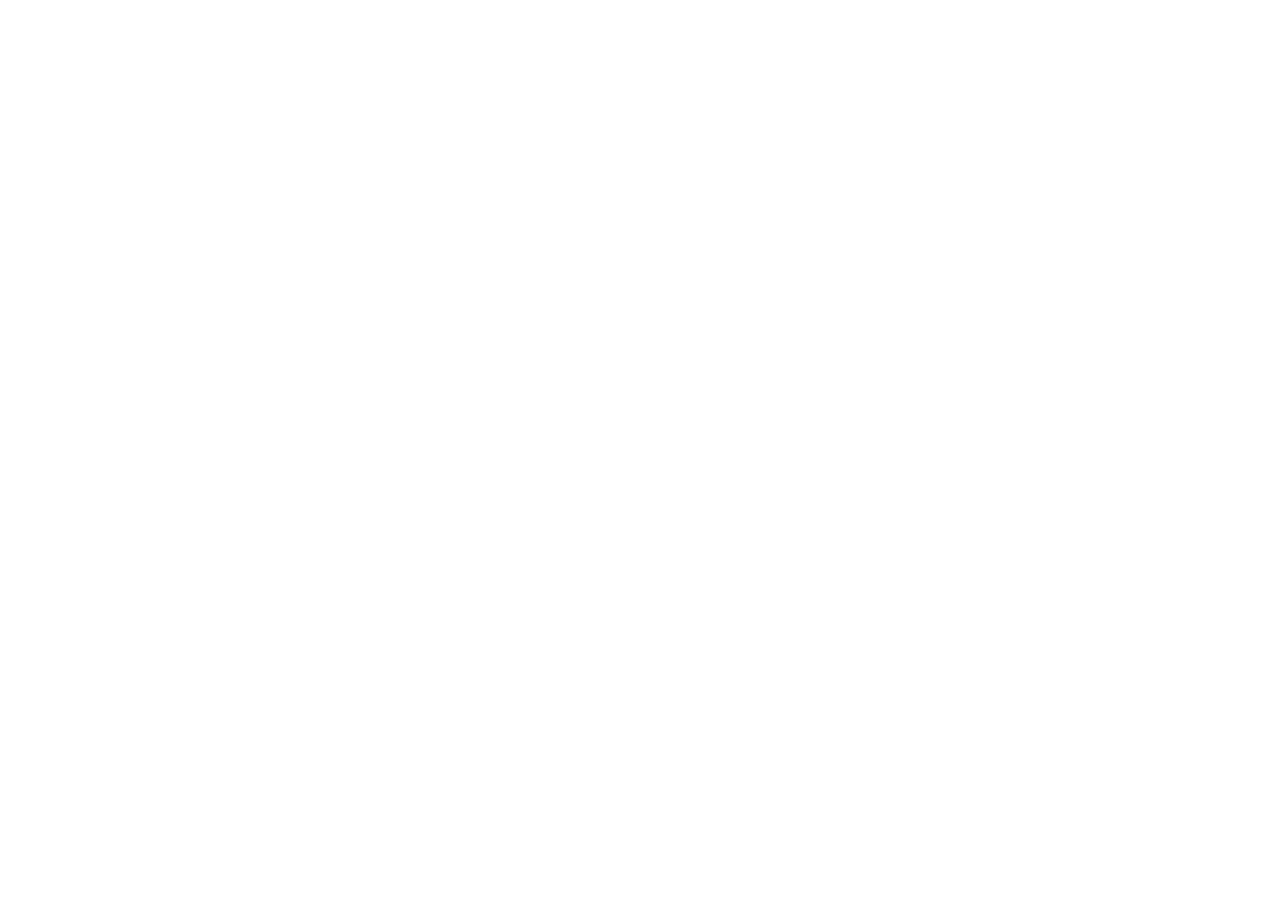
==== portafolio/index.html @ c77f0231 "task 1 , listo, mitad task 2" ====
<!DOCTYPE html>
<html lang="en">

<head>
    <meta charset="UTF-8">
    <meta name="viewport" content="width=device-width, initial-scale=1.0">
    <title>Portafolio</title>
    <link rel="stylesheet" href="styles.css">
</head>

<body>
</body>
</html>
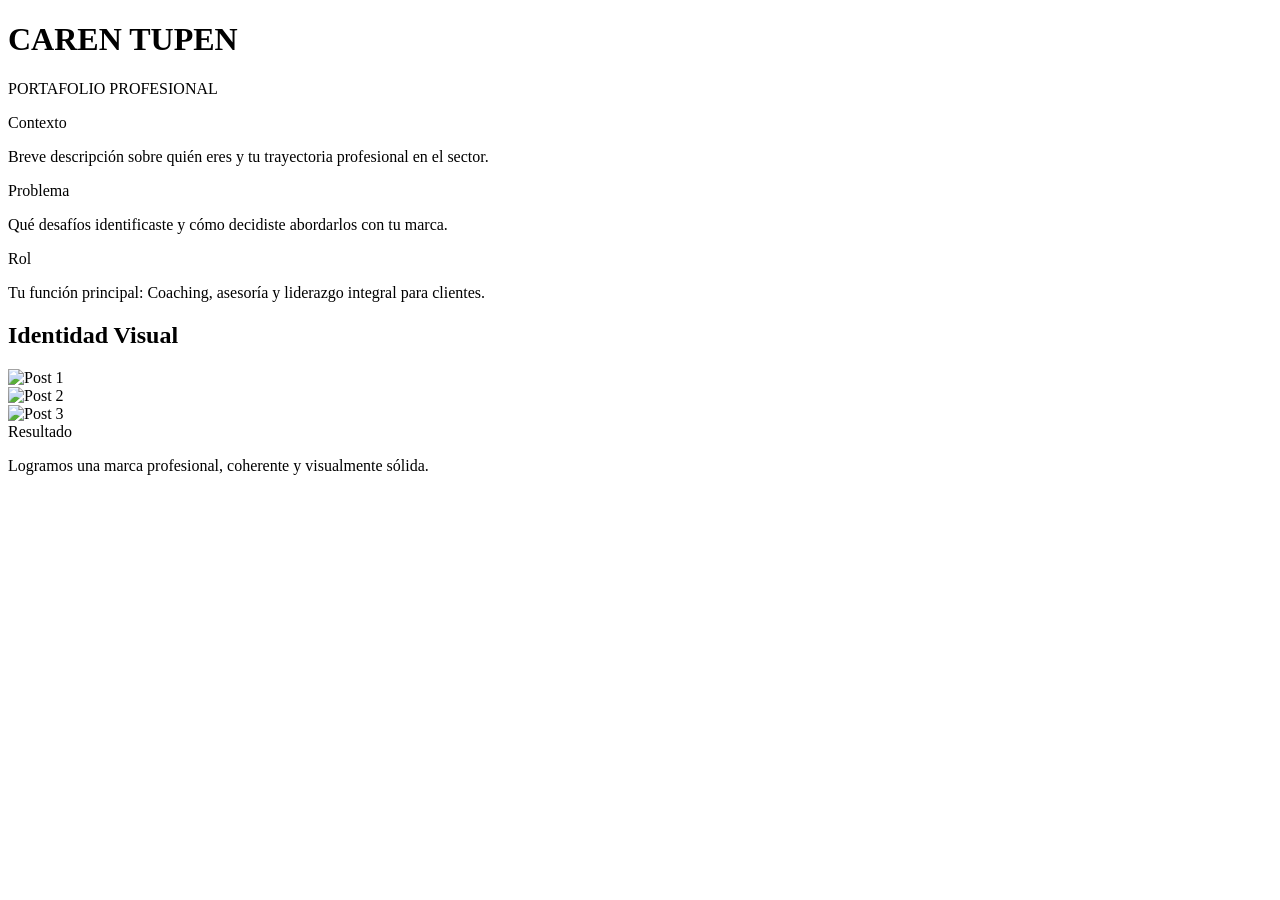
==== commit 13dfd0e8: "task 1 , listo, mitad task 2" ====
--- a/portafolio/index.html
+++ b/portafolio/index.html
@@ -1,13 +1,54 @@
 <!DOCTYPE html>
-<html lang="en">
-
+<html lang="es">
 <head>
     <meta charset="UTF-8">
     <meta name="viewport" content="width=device-width, initial-scale=1.0">
-    <title>Portafolio</title>
-    <link rel="stylesheet" href="styles.css">
+    <title>Mi Portafolio Personal</title>
+    <!-- Aquí conectamos el archivo CSS -->
+    <link rel="stylesheet" href="style.css">
 </head>
+<body>
 
-<body>
+    <!-- Sección Hero (Cabecera) -->
+    <header class="hero">
+        <div class="hero-content">
+            <h1>CAREN TUPEN</h1>
+            <p>PORTAFOLIO PROFESIONAL</p>
+        </div>
+    </header>
+
+    <!-- Sección de Información en Columnas -->
+    <section class="info-blocks">
+        <div class="block">
+            <span class="badge">Contexto</span>
+            <p>Breve descripción sobre quién eres y tu trayectoria profesional en el sector.</p>
+        </div>
+        <div class="block">
+            <span class="badge">Problema</span>
+            <p>Qué desafíos identificaste y cómo decidiste abordarlos con tu marca.</p>
+        </div>
+        <div class="block">
+            <span class="badge highlight">Rol</span>
+            <p>Tu función principal: Coaching, asesoría y liderazgo integral para clientes.</p>
+        </div>
+    </section>
+
+    <!-- Sección de Galería (Identidad Visual) -->
+    <main class="container">
+        <section class="identidad">
+            <h2>Identidad Visual</h2>
+            <div class="gallery">
+                <div class="card card-1"><img src="https://placeholder.com" alt="Post 1"></div>
+                <div class="card card-2"><img src="https://placeholder.com" alt="Post 2"></div>
+                <div class="card card-3"><img src="https://placeholder.com" alt="Post 3"></div>
+            </div>
+        </section>
+        
+        <section class="resultado">
+            <span class="badge">Resultado</span>
+            <p>Logramos una marca profesional, coherente y visualmente sólida.</p>
+        </section>
+    </main>
+
 </body>
-</html>+</html>
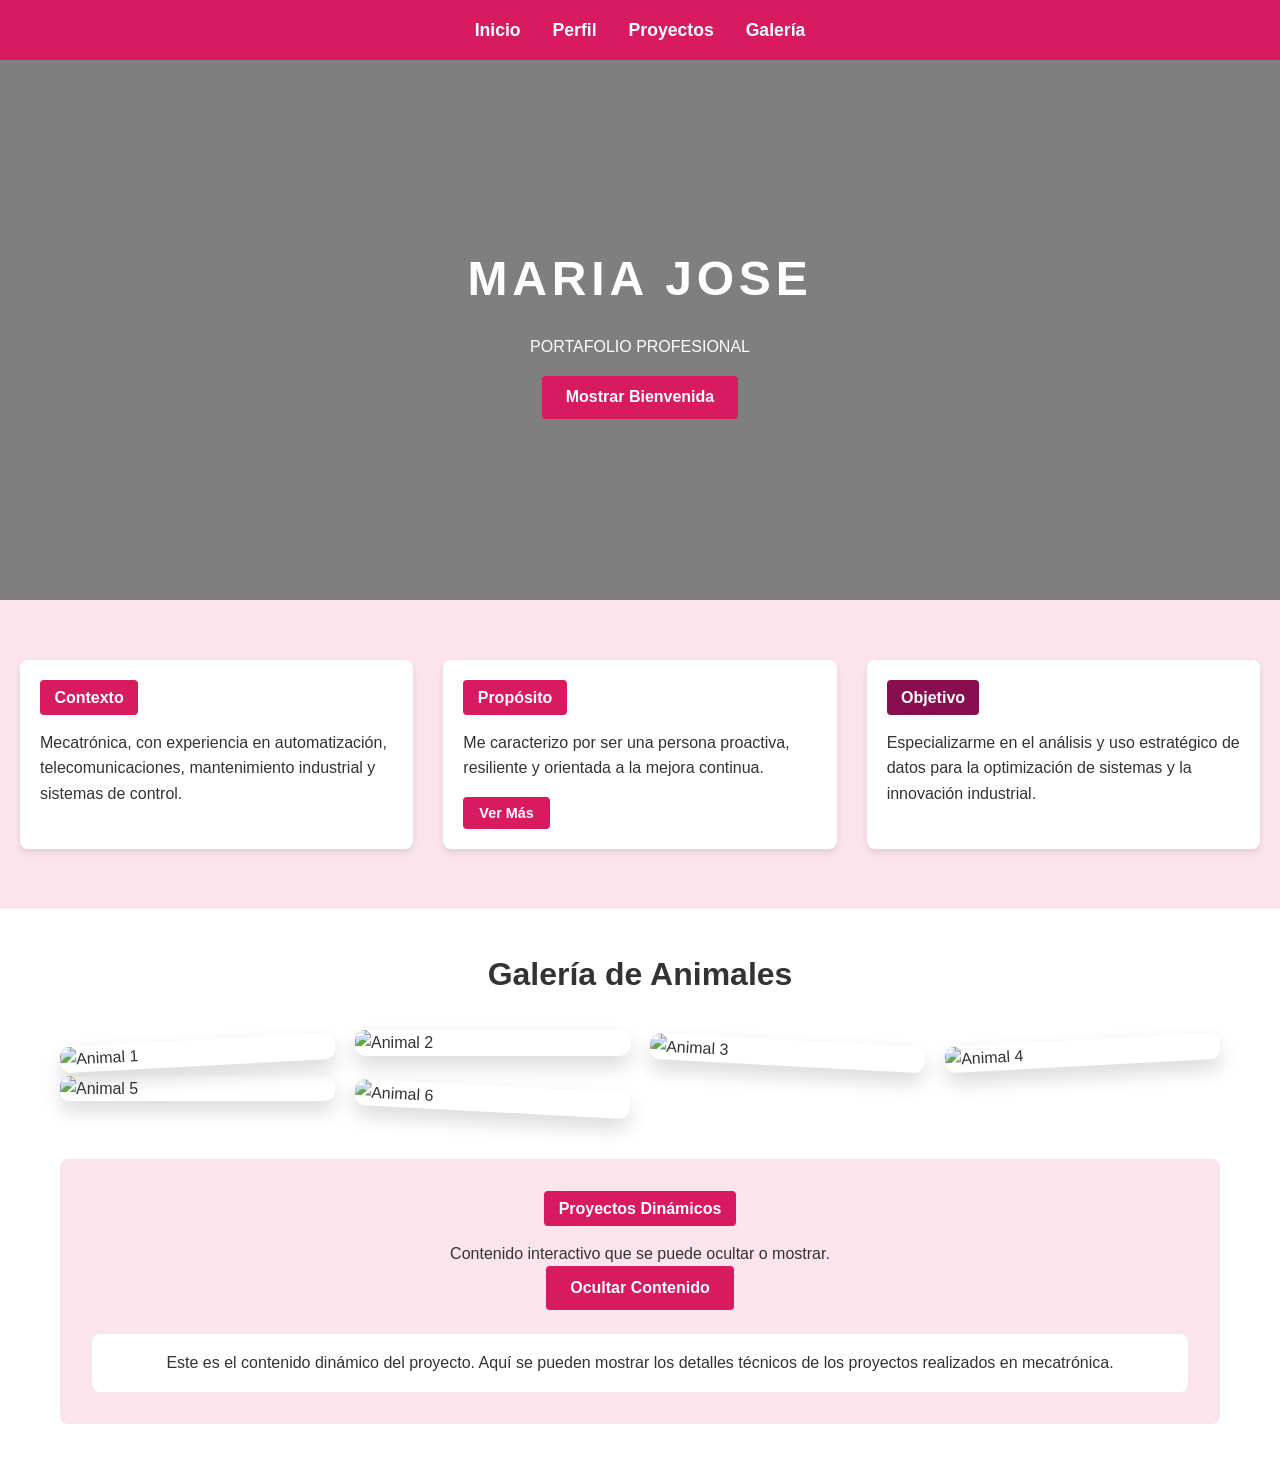
==== commit 88fbc1d1: "feat: initialize responsive portfolio website with interactive gallery and dynamic content sections" ====
--- a/portafolio/index.html
+++ b/portafolio/index.html
@@ -3,52 +3,72 @@
 <head>
     <meta charset="UTF-8">
     <meta name="viewport" content="width=device-width, initial-scale=1.0">
-    <title>Mi Portafolio Personal</title>
+    <title>Portafolio - Maria Jose</title>
     <!-- Aquí conectamos el archivo CSS -->
-    <link rel="stylesheet" href="style.css">
+    <link rel="stylesheet" href="styles.css">
 </head>
 <body>
 
+    <!-- Navegación -->
+    <nav class="navbar">
+        <ul>
+            <li><a href="#inicio">Inicio</a></li>
+            <li><a href="#perfil">Perfil</a></li>
+            <li><a href="#proyectos">Proyectos</a></li>
+            <li><a href="#galeria">Galería</a></li>
+        </ul>
+    </nav>
+
     <!-- Sección Hero (Cabecera) -->
-    <header class="hero">
+    <header id="inicio" class="hero">
         <div class="hero-content">
-            <h1>CAREN TUPEN</h1>
+            <h1>MARIA JOSE</h1>
             <p>PORTAFOLIO PROFESIONAL</p>
+            <button id="btn-bienvenida" class="btn">Mostrar Bienvenida</button>
         </div>
     </header>
 
     <!-- Sección de Información en Columnas -->
-    <section class="info-blocks">
+    <section id="perfil" class="info-blocks">
         <div class="block">
             <span class="badge">Contexto</span>
-            <p>Breve descripción sobre quién eres y tu trayectoria profesional en el sector.</p>
+            <p>Mecatrónica, con experiencia en automatización, telecomunicaciones, mantenimiento industrial y sistemas de control.</p>
         </div>
         <div class="block">
-            <span class="badge">Problema</span>
-            <p>Qué desafíos identificaste y cómo decidiste abordarlos con tu marca.</p>
+            <span class="badge">Propósito</span>
+            <p id="texto-cambiante">Me caracterizo por ser una persona proactiva, resiliente y orientada a la mejora continua.</p>
+            <button id="btn-cambiar-texto" class="btn btn-small">Ver Más</button>
         </div>
         <div class="block">
-            <span class="badge highlight">Rol</span>
-            <p>Tu función principal: Coaching, asesoría y liderazgo integral para clientes.</p>
+            <span class="badge highlight">Objetivo</span>
+            <p>Especializarme en el análisis y uso estratégico de datos para la optimización de sistemas y la innovación industrial.</p>
         </div>
     </section>
 
     <!-- Sección de Galería (Identidad Visual) -->
     <main class="container">
-        <section class="identidad">
-            <h2>Identidad Visual</h2>
+        <section id="galeria" class="identidad">
+            <h2>Galería de Animales</h2>
             <div class="gallery">
-                <div class="card card-1"><img src="https://placeholder.com" alt="Post 1"></div>
-                <div class="card card-2"><img src="https://placeholder.com" alt="Post 2"></div>
-                <div class="card card-3"><img src="https://placeholder.com" alt="Post 3"></div>
+                <div class="card card-1"><img src="https://images.unsplash.com/photo-1517849845537-4d257902454a?auto=format&fit=crop&w=300&q=80" alt="Animal 1"></div>
+                <div class="card card-2"><img src="https://images.unsplash.com/photo-1474511320723-9a56873867b5?auto=format&fit=crop&w=300&q=80" alt="Animal 2"></div>
+                <div class="card card-3"><img src="https://images.unsplash.com/photo-1456926631375-92c8ce872def?auto=format&fit=crop&w=300&q=80" alt="Animal 3"></div>
+                <div class="card card-1"><img src="https://images.unsplash.com/photo-1537151608804-ea2f1ea01594?auto=format&fit=crop&w=300&q=80" alt="Animal 4"></div>
+                <div class="card card-2"><img src="https://images.unsplash.com/photo-1543852786-1cf6624b9987?auto=format&fit=crop&w=300&q=80" alt="Animal 5"></div>
+                <div class="card card-3"><img src="https://images.unsplash.com/photo-1505628346881-b72b27e84530?auto=format&fit=crop&w=300&q=80" alt="Animal 6"></div>
             </div>
         </section>
         
-        <section class="resultado">
-            <span class="badge">Resultado</span>
-            <p>Logramos una marca profesional, coherente y visualmente sólida.</p>
+        <section id="proyectos" class="resultado">
+            <span class="badge">Proyectos Dinámicos</span>
+            <p>Contenido interactivo que se puede ocultar o mostrar.</p>
+            <button id="btn-toggle" class="btn">Ocultar Contenido</button>
+            <div id="contenido-dinamico" class="dynamic-content">
+                <p>Este es el contenido dinámico del proyecto. Aquí se pueden mostrar los detalles técnicos de los proyectos realizados en mecatrónica.</p>
+            </div>
         </section>
     </main>
 
+    <script src="script.js"></script>
 </body>
 </html>
--- a/portafolio/styles.css
+++ b/portafolio/styles.css
@@ -0,0 +1,215 @@
+/* Variables globales */
+:root {
+    --primary-color: #d81b60;
+    --secondary-color: #880e4f;
+    --bg-color: #ffffff;
+    --section-bg: #fce4ec;
+    --text-color: #333;
+    --text-light: #fff;
+    --font-main: 'Helvetica Neue', Arial, sans-serif;
+    --base-font-size: 100%; /* 16px default */
+}
+
+/* Reset básico */
+* {
+    margin: 0;
+    padding: 0;
+    box-sizing: border-box;
+}
+
+body {
+    font-family: var(--font-main);
+    background-color: var(--bg-color);
+    color: var(--text-color);
+    font-size: var(--base-font-size);
+    line-height: 1.6;
+}
+
+/* Navegación */
+.navbar {
+    background-color: var(--primary-color);
+    padding: 1rem;
+}
+
+.navbar ul {
+    list-style: none;
+    display: flex;
+    justify-content: center;
+    gap: 2rem;
+}
+
+.navbar a {
+    color: var(--text-light);
+    text-decoration: none;
+    font-weight: bold;
+    font-size: 1.1rem;
+}
+
+/* Encabezado con imagen */
+.hero {
+    background: linear-gradient(rgba(0,0,0,0.5), rgba(0,0,0,0.5)), 
+                url('https://images.unsplash.com/photo-1518770660439-4636190af475?auto=format&fit=crop&w=1200&q=80') center/cover;
+    height: 60vh;
+    display: flex;
+    align-items: center;
+    justify-content: center;
+    color: var(--text-light);
+    text-align: center;
+}
+
+.hero-content {
+    display: flex;
+    flex-direction: column;
+    align-items: center;
+    gap: 1rem;
+}
+
+.hero h1 {
+    font-size: 3rem;
+    letter-spacing: 0.3rem;
+}
+
+/* Botones agrupados */
+.btn, .badge {
+    color: var(--text-light);
+    border-radius: 0.25rem;
+    font-weight: bold;
+}
+
+.btn {
+    background-color: var(--primary-color);
+    padding: 0.8rem 1.5rem;
+    border: none;
+    cursor: pointer;
+    font-size: 1rem;
+    transition: background-color 0.3s ease;
+}
+
+.btn:hover {
+    background-color: var(--secondary-color);
+}
+
+.btn-small {
+    padding: 0.5rem 1rem;
+    font-size: 0.9rem;
+    margin-top: 1rem;
+}
+
+/* Bloques de información */
+.info-blocks {
+    display: grid;
+    grid-template-columns: repeat(3, 1fr); /* Escritorio: 3 columnas */
+    background-color: var(--section-bg);
+    padding: 3.75rem 1.25rem;
+    gap: 1.875rem;
+}
+
+.block {
+    padding: 1.25rem;
+    background-color: var(--bg-color);
+    border-radius: 0.5rem;
+    box-shadow: 0 4px 6px rgba(0,0,0,0.1);
+}
+
+.badge {
+    background-color: var(--primary-color);
+    padding: 0.3rem 0.9rem;
+    display: inline-block;
+    margin-bottom: 0.9rem;
+}
+
+.badge.highlight {
+    background-color: var(--secondary-color);
+}
+
+/* Contenedor y Galería */
+.container {
+    max-width: 1200px;
+    margin: auto;
+    padding: 2.5rem 1.25rem;
+}
+
+.identidad h2 {
+    text-align: center;
+    margin-bottom: 2rem;
+    font-size: 2rem;
+}
+
+.gallery {
+    display: grid;
+    grid-template-columns: repeat(4, 1fr); /* Escritorio: 4 columnas para galería */
+    gap: 1.25rem;
+    margin-top: 2.5rem;
+}
+
+/* Imágenes Responsivas */
+.card img {
+    max-width: 100%;
+    height: auto;
+    border-radius: 0.625rem;
+    box-shadow: 0 10px 20px rgba(0,0,0,0.15);
+    transition: transform 0.3s ease;
+    display: block; /* Elimina espacio inferior extra */
+}
+
+/* Efectos de tarjeta */
+.card-1 { transform: rotate(-3deg); }
+.card-2 { transform: translateY(-10px); }
+.card-3 { transform: rotate(3deg); }
+
+.card img:hover {
+    transform: scale(1.05) rotate(0deg);
+}
+
+/* Resultado */
+.resultado {
+    margin-top: 3rem;
+    padding: 2rem;
+    background-color: var(--section-bg);
+    border-radius: 0.5rem;
+    text-align: center;
+}
+
+.dynamic-content {
+    margin-top: 1.5rem;
+    padding: 1rem;
+    background-color: var(--bg-color);
+    border-radius: 0.5rem;
+    transition: opacity 0.3s ease;
+}
+
+/* ====== MEDIA QUERIES ====== */
+
+/* Tablets (pantallas medianas) */
+@media (max-width: 1024px) {
+    .info-blocks {
+        grid-template-columns: repeat(2, 1fr); /* 2 columnas */
+    }
+    .gallery {
+        grid-template-columns: repeat(3, 1fr); /* 3 columnas */
+    }
+    .hero h1 { 
+        font-size: 2.5rem; 
+    }
+}
+
+/* Móviles (pantallas pequeñas) */
+@media (max-width: 768px) {
+    .navbar ul {
+        flex-direction: column; /* Menú a columna */
+        align-items: center;
+        gap: 1rem;
+    }
+    .info-blocks {
+        grid-template-columns: 1fr; /* 1 columna */
+    }
+    .gallery {
+        grid-template-columns: repeat(2, 1fr); /* 2 columnas */
+    }
+    .hero h1 { 
+        font-size: 2rem; 
+    }
+    .card { 
+        transform: none !important; /* Quitar rotación para diseño más limpio */
+    }
+}
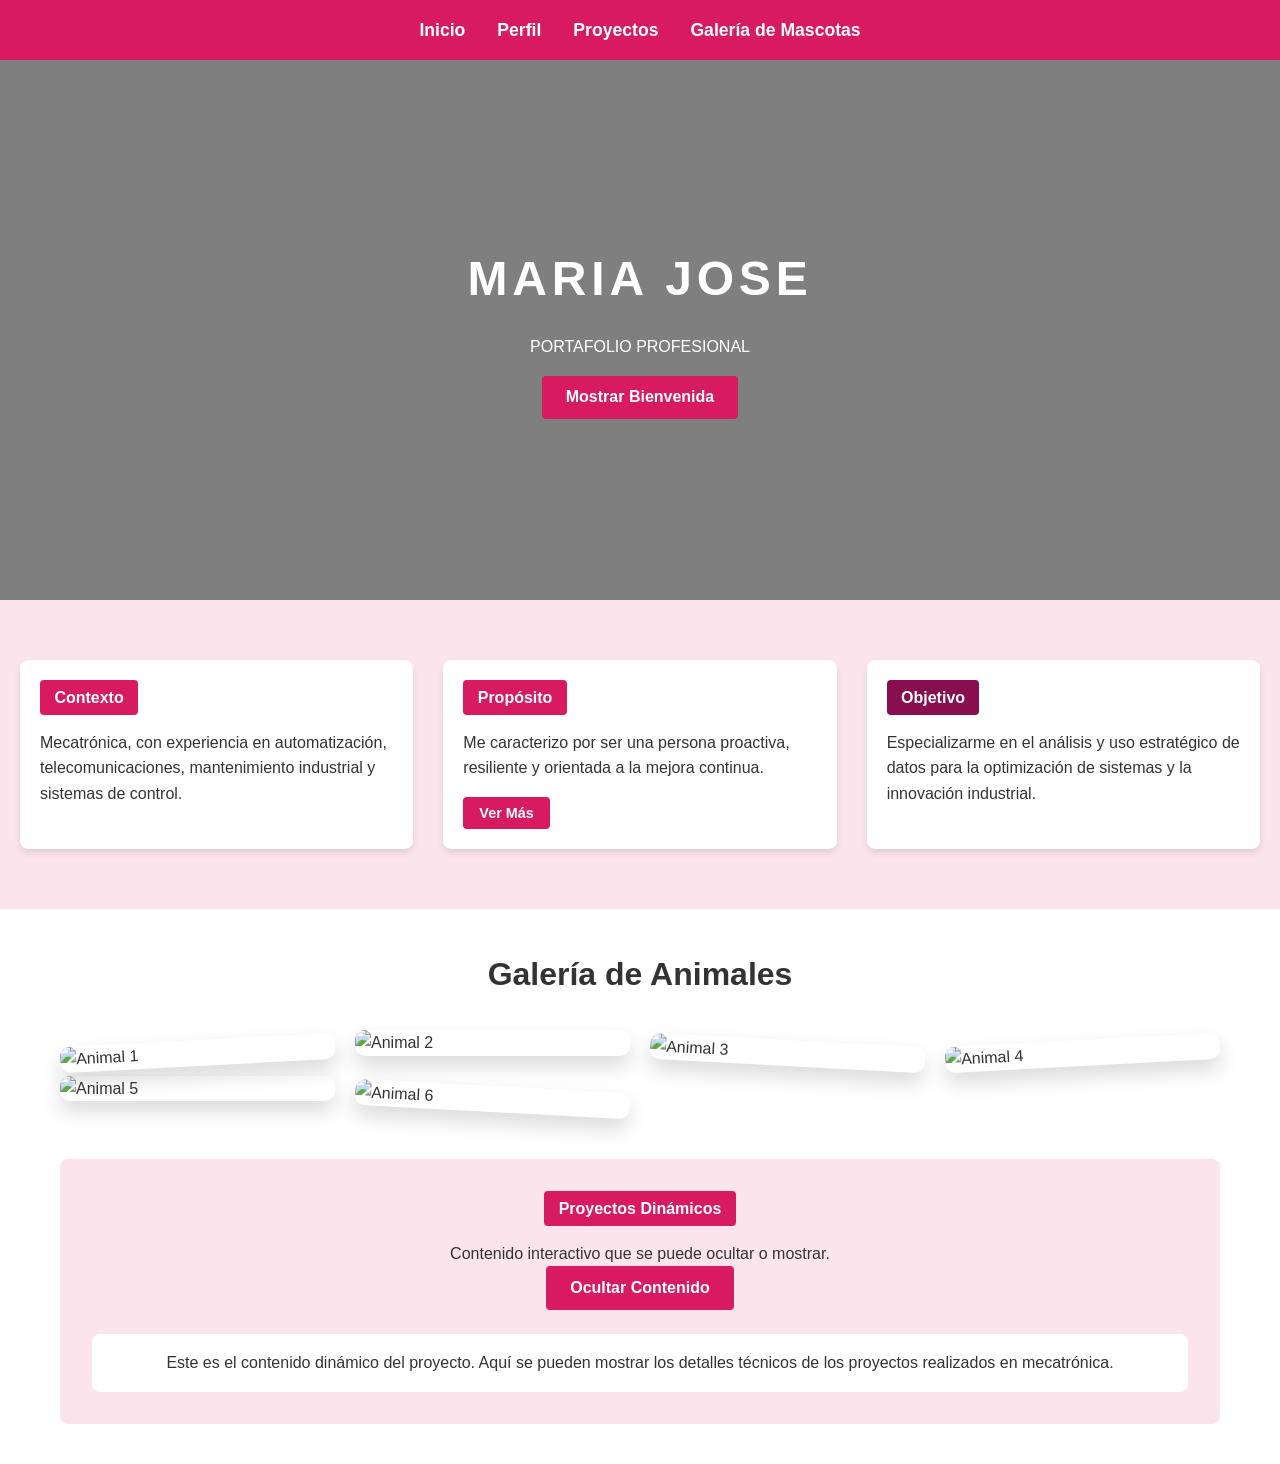
==== commit 9e46257a: "feat: implement initial portfolio website with interactive layout and pet gallery functionality" ====
--- a/portafolio/index.html
+++ b/portafolio/index.html
@@ -4,22 +4,22 @@
     <meta charset="UTF-8">
     <meta name="viewport" content="width=device-width, initial-scale=1.0">
     <title>Portafolio - Maria Jose</title>
-    <!-- Aquí conectamos el archivo CSS -->
+    <!-- Connect CSS file here -->
     <link rel="stylesheet" href="styles.css">
 </head>
 <body>
 
-    <!-- Navegación -->
+    <!-- Navigation -->
     <nav class="navbar">
         <ul>
             <li><a href="#inicio">Inicio</a></li>
             <li><a href="#perfil">Perfil</a></li>
             <li><a href="#proyectos">Proyectos</a></li>
-            <li><a href="#galeria">Galería</a></li>
+            <li><a href="mascotas.html">Galería de Mascotas</a></li>
         </ul>
     </nav>
 
-    <!-- Sección Hero (Cabecera) -->
+    <!-- Hero Section (Header) -->
     <header id="inicio" class="hero">
         <div class="hero-content">
             <h1>MARIA JOSE</h1>
@@ -28,7 +28,7 @@
         </div>
     </header>
 
-    <!-- Sección de Información en Columnas -->
+    <!-- Information Section in Columns (Projects) -->
     <section id="perfil" class="info-blocks">
         <div class="block">
             <span class="badge">Contexto</span>
@@ -45,7 +45,7 @@
         </div>
     </section>
 
-    <!-- Sección de Galería (Identidad Visual) -->
+    <!-- Gallery Section (Visual Identity) -->
     <main class="container">
         <section id="galeria" class="identidad">
             <h2>Galería de Animales</h2>
--- a/portafolio/styles.css
+++ b/portafolio/styles.css
@@ -1,4 +1,4 @@
-/* Variables globales */
+/* Global variables */
 :root {
     --primary-color: #d81b60;
     --secondary-color: #880e4f;
@@ -10,7 +10,7 @@
     --base-font-size: 100%; /* 16px default */
 }
 
-/* Reset básico */
+/* Basic reset */
 * {
     margin: 0;
     padding: 0;
@@ -25,10 +25,13 @@
     line-height: 1.6;
 }
 
-/* Navegación */
+/* Navigation - Using Flexbox */
 .navbar {
     background-color: var(--primary-color);
     padding: 1rem;
+    display: flex;
+    justify-content: center;
+    align-items: center;
 }
 
 .navbar ul {
@@ -45,7 +48,7 @@
     font-size: 1.1rem;
 }
 
-/* Encabezado con imagen */
+/* Header with image */
 .hero {
     background: linear-gradient(rgba(0,0,0,0.5), rgba(0,0,0,0.5)), 
                 url('https://images.unsplash.com/photo-1518770660439-4636190af475?auto=format&fit=crop&w=1200&q=80') center/cover;
@@ -69,7 +72,7 @@
     letter-spacing: 0.3rem;
 }
 
-/* Botones agrupados */
+/* Grouped buttons */
 .btn, .badge {
     color: var(--text-light);
     border-radius: 0.25rem;
@@ -95,14 +98,19 @@
     margin-top: 1rem;
 }
 
-/* Bloques de información */
+/* Information blocks (Projects) - Using Grid Layout */
 .info-blocks {
     display: grid;
-    grid-template-columns: repeat(3, 1fr); /* Escritorio: 3 columnas */
+    grid-template-columns: repeat(3, 1fr); /* Desktop: 3 columns */
+    grid-template-areas: "b1 b2 b3"; /* Optional grid-area experiment */
     background-color: var(--section-bg);
     padding: 3.75rem 1.25rem;
     gap: 1.875rem;
 }
+
+.block:nth-child(1) { grid-area: b1; }
+.block:nth-child(2) { grid-area: b2; }
+.block:nth-child(3) { grid-area: b3; }
 
 .block {
     padding: 1.25rem;
@@ -122,7 +130,7 @@
     background-color: var(--secondary-color);
 }
 
-/* Contenedor y Galería */
+/* Container and Gallery */
 .container {
     max-width: 1200px;
     margin: auto;
@@ -137,22 +145,22 @@
 
 .gallery {
     display: grid;
-    grid-template-columns: repeat(4, 1fr); /* Escritorio: 4 columnas para galería */
+    grid-template-columns: repeat(4, 1fr); /* Desktop: 4 columns for gallery */
     gap: 1.25rem;
     margin-top: 2.5rem;
 }
 
-/* Imágenes Responsivas */
+/* Responsive Images */
 .card img {
     max-width: 100%;
     height: auto;
     border-radius: 0.625rem;
     box-shadow: 0 10px 20px rgba(0,0,0,0.15);
     transition: transform 0.3s ease;
-    display: block; /* Elimina espacio inferior extra */
-}
-
-/* Efectos de tarjeta */
+    display: block; /* Removes extra bottom space */
+}
+
+/* Card effects */
 .card-1 { transform: rotate(-3deg); }
 .card-2 { transform: translateY(-10px); }
 .card-3 { transform: rotate(3deg); }
@@ -161,7 +169,34 @@
     transform: scale(1.05) rotate(0deg);
 }
 
-/* Resultado */
+/* Pet Gallery - Flexbox Layout */
+.pet-gallery-flex .flex-container {
+    display: flex;
+    flex-wrap: wrap;
+    justify-content: space-around;
+    align-items: center;
+    gap: 1.25rem;
+    margin-bottom: 2.5rem;
+}
+.pet-gallery-flex img {
+    max-width: 30%;
+    height: auto;
+    border-radius: 0.5rem;
+}
+
+/* Pet Gallery - Grid Layout */
+.pet-gallery-grid .grid-container {
+    display: grid;
+    grid-template-columns: repeat(3, 1fr);
+    gap: 1.25rem;
+}
+.pet-gallery-grid img {
+    width: 100%;
+    height: auto;
+    border-radius: 0.5rem;
+}
+
+/* Result (Dynamic Projects) */
 .resultado {
     margin-top: 3rem;
     padding: 2rem;
@@ -180,36 +215,44 @@
 
 /* ====== MEDIA QUERIES ====== */
 
-/* Tablets (pantallas medianas) */
+/* Tablets (medium screens) */
 @media (max-width: 1024px) {
     .info-blocks {
-        grid-template-columns: repeat(2, 1fr); /* 2 columnas */
+        grid-template-columns: repeat(2, 1fr); /* 2 columns */
+        grid-template-areas: "b1 b2" "b3 b3";
     }
     .gallery {
-        grid-template-columns: repeat(3, 1fr); /* 3 columnas */
+        grid-template-columns: repeat(3, 1fr); /* 3 columns */
     }
     .hero h1 { 
         font-size: 2.5rem; 
     }
 }
 
-/* Móviles (pantallas pequeñas) */
+/* Mobile (small screens) */
 @media (max-width: 768px) {
     .navbar ul {
-        flex-direction: column; /* Menú a columna */
+        flex-direction: column; /* Menu in column */
         align-items: center;
         gap: 1rem;
     }
     .info-blocks {
-        grid-template-columns: 1fr; /* 1 columna */
+        grid-template-columns: 1fr; /* 1 column */
+        grid-template-areas: "b1" "b2" "b3";
     }
     .gallery {
-        grid-template-columns: repeat(2, 1fr); /* 2 columnas */
+        grid-template-columns: repeat(2, 1fr); /* 2 columns */
+    }
+    .pet-gallery-flex img {
+        max-width: 100%; /* Adjust for mobile */
+    }
+    .pet-gallery-grid .grid-container {
+        grid-template-columns: 1fr; /* 1 column for grid on mobile */
     }
     .hero h1 { 
         font-size: 2rem; 
     }
     .card { 
-        transform: none !important; /* Quitar rotación para diseño más limpio */
-    }
-}
+        transform: none !important; /* Remove rotation for cleaner design */
+    }
+}
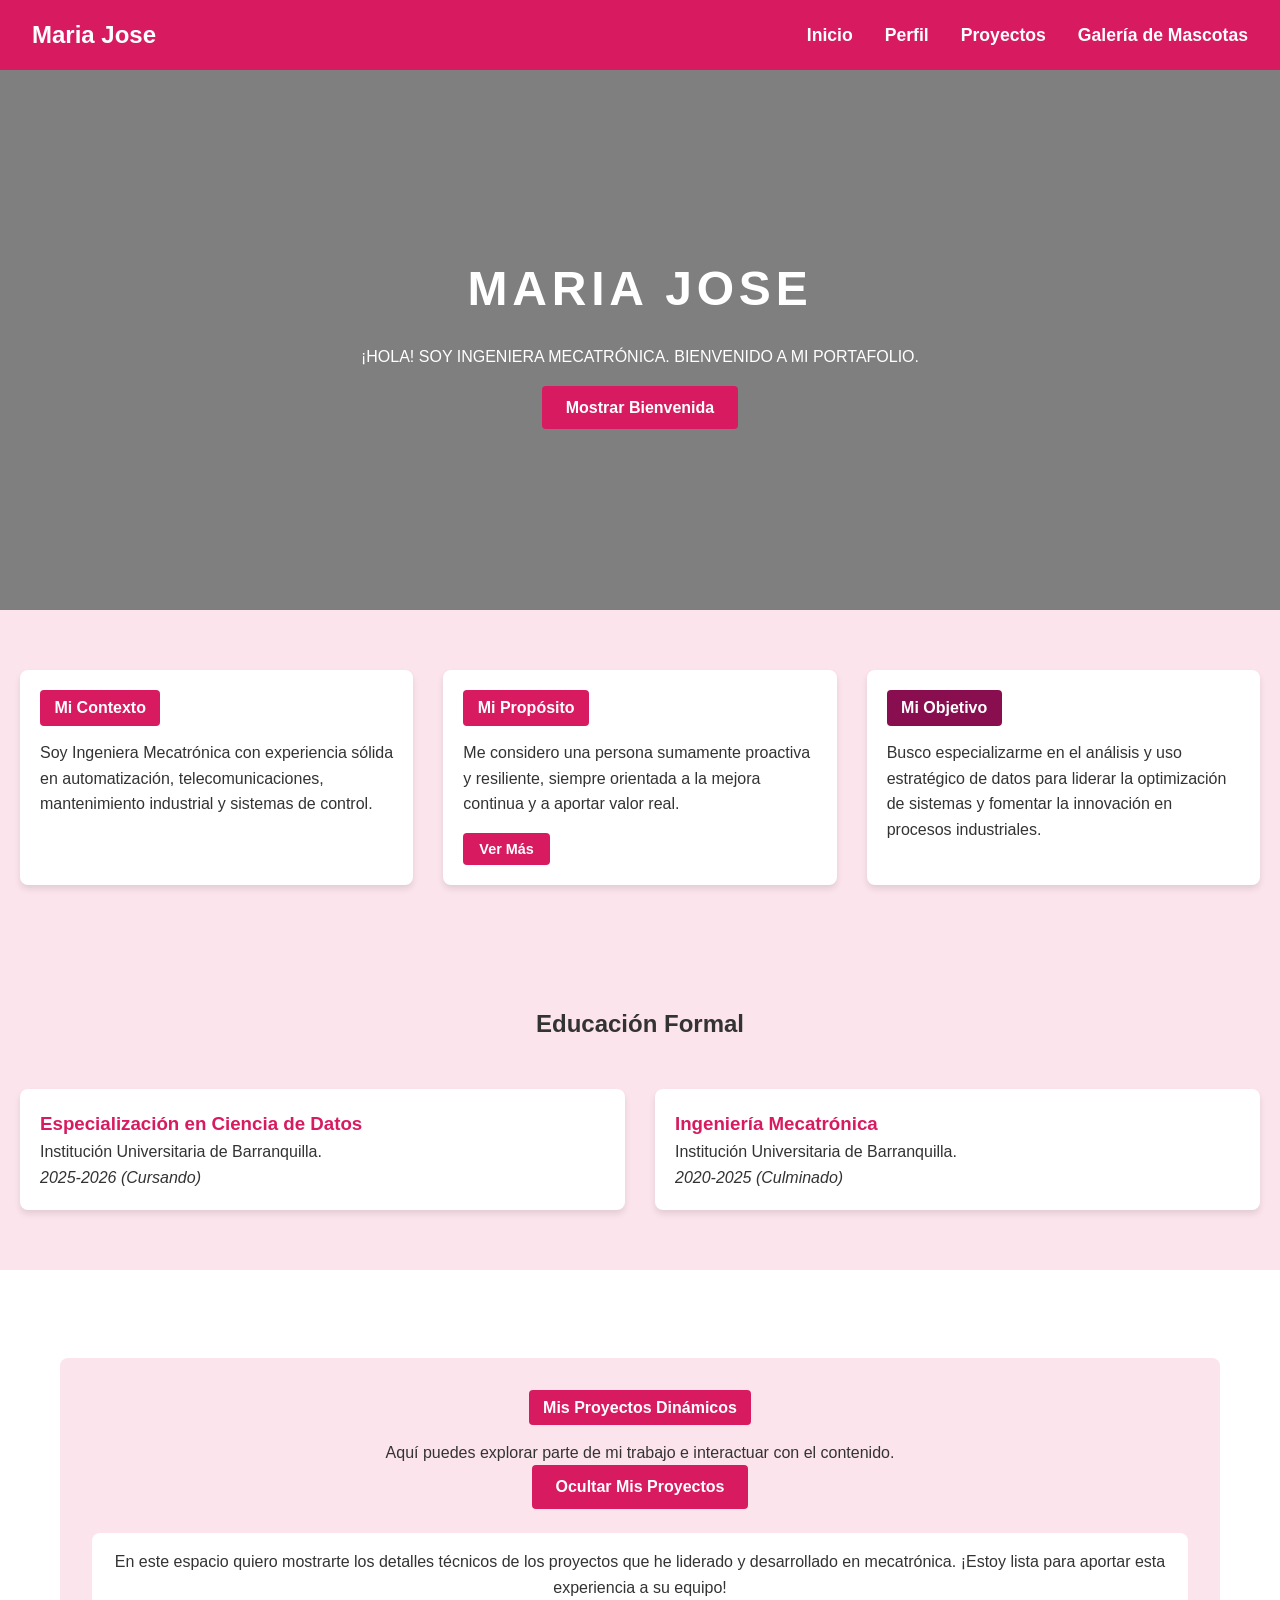
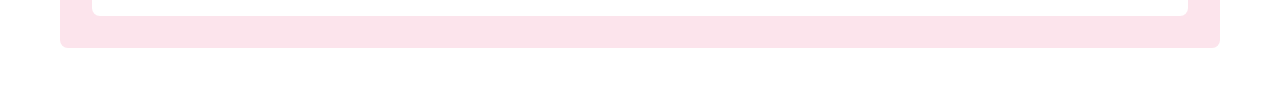
==== commit dacecdd3: "feat: initialize portfolio website with layout pages, interactive JS features, and CSS styling" ====
--- a/portafolio/index.html
+++ b/portafolio/index.html
@@ -11,10 +11,12 @@
 
     <!-- Navigation -->
     <nav class="navbar">
-        <ul>
-            <li><a href="#inicio">Inicio</a></li>
-            <li><a href="#perfil">Perfil</a></li>
-            <li><a href="#proyectos">Proyectos</a></li>
+        <div class="nav-brand">Maria Jose</div>
+        <button class="hamburger" id="hamburger">☰</button>
+        <ul id="nav-links">
+            <li><a href="index.html#inicio">Inicio</a></li>
+            <li><a href="index.html#perfil">Perfil</a></li>
+            <li><a href="index.html#proyectos">Proyectos</a></li>
             <li><a href="mascotas.html">Galería de Mascotas</a></li>
         </ul>
     </nav>
@@ -23,7 +25,7 @@
     <header id="inicio" class="hero">
         <div class="hero-content">
             <h1>MARIA JOSE</h1>
-            <p>PORTAFOLIO PROFESIONAL</p>
+            <p>¡HOLA! SOY INGENIERA MECATRÓNICA. BIENVENIDO A MI PORTAFOLIO.</p>
             <button id="btn-bienvenida" class="btn">Mostrar Bienvenida</button>
         </div>
     </header>
@@ -31,40 +33,46 @@
     <!-- Information Section in Columns (Projects) -->
     <section id="perfil" class="info-blocks">
         <div class="block">
-            <span class="badge">Contexto</span>
-            <p>Mecatrónica, con experiencia en automatización, telecomunicaciones, mantenimiento industrial y sistemas de control.</p>
+            <span class="badge">Mi Contexto</span>
+            <p>Soy Ingeniera Mecatrónica con experiencia sólida en automatización, telecomunicaciones, mantenimiento industrial y sistemas de control.</p>
         </div>
         <div class="block">
-            <span class="badge">Propósito</span>
-            <p id="texto-cambiante">Me caracterizo por ser una persona proactiva, resiliente y orientada a la mejora continua.</p>
+            <span class="badge">Mi Propósito</span>
+            <p id="texto-cambiante">Me considero una persona sumamente proactiva y resiliente, siempre orientada a la mejora continua y a aportar valor real.</p>
             <button id="btn-cambiar-texto" class="btn btn-small">Ver Más</button>
         </div>
         <div class="block">
-            <span class="badge highlight">Objetivo</span>
-            <p>Especializarme en el análisis y uso estratégico de datos para la optimización de sistemas y la innovación industrial.</p>
+            <span class="badge highlight">Mi Objetivo</span>
+            <p>Busco especializarme en el análisis y uso estratégico de datos para liderar la optimización de sistemas y fomentar la innovación en procesos industriales.</p>
         </div>
     </section>
 
-    <!-- Gallery Section (Visual Identity) -->
+    <!-- Formal Education Section -->
+    <section id="educacion" class="info-blocks educacion-blocks">
+        <div style="grid-column: 1 / -1; text-align: center; margin-bottom: 1rem;">
+            <h2>Educación Formal</h2>
+        </div>
+        <div class="block">
+            <h3 style="color: var(--primary-color);">Especialización en Ciencia de Datos</h3>
+            <p>Institución Universitaria de Barranquilla.</p>
+            <p><em>2025-2026 (Cursando)</em></p>
+        </div>
+        <div class="block">
+            <h3 style="color: var(--primary-color);">Ingeniería Mecatrónica</h3>
+            <p>Institución Universitaria de Barranquilla.</p>
+            <p><em>2020-2025 (Culminado)</em></p>
+        </div>
+    </section>
+
+    <!-- Gallery Section removed from here -->
     <main class="container">
-        <section id="galeria" class="identidad">
-            <h2>Galería de Animales</h2>
-            <div class="gallery">
-                <div class="card card-1"><img src="https://images.unsplash.com/photo-1517849845537-4d257902454a?auto=format&fit=crop&w=300&q=80" alt="Animal 1"></div>
-                <div class="card card-2"><img src="https://images.unsplash.com/photo-1474511320723-9a56873867b5?auto=format&fit=crop&w=300&q=80" alt="Animal 2"></div>
-                <div class="card card-3"><img src="https://images.unsplash.com/photo-1456926631375-92c8ce872def?auto=format&fit=crop&w=300&q=80" alt="Animal 3"></div>
-                <div class="card card-1"><img src="https://images.unsplash.com/photo-1537151608804-ea2f1ea01594?auto=format&fit=crop&w=300&q=80" alt="Animal 4"></div>
-                <div class="card card-2"><img src="https://images.unsplash.com/photo-1543852786-1cf6624b9987?auto=format&fit=crop&w=300&q=80" alt="Animal 5"></div>
-                <div class="card card-3"><img src="https://images.unsplash.com/photo-1505628346881-b72b27e84530?auto=format&fit=crop&w=300&q=80" alt="Animal 6"></div>
-            </div>
-        </section>
         
         <section id="proyectos" class="resultado">
-            <span class="badge">Proyectos Dinámicos</span>
-            <p>Contenido interactivo que se puede ocultar o mostrar.</p>
-            <button id="btn-toggle" class="btn">Ocultar Contenido</button>
+            <span class="badge">Mis Proyectos Dinámicos</span>
+            <p>Aquí puedes explorar parte de mi trabajo e interactuar con el contenido.</p>
+            <button id="btn-toggle" class="btn">Ocultar Mis Proyectos</button>
             <div id="contenido-dinamico" class="dynamic-content">
-                <p>Este es el contenido dinámico del proyecto. Aquí se pueden mostrar los detalles técnicos de los proyectos realizados en mecatrónica.</p>
+                <p>En este espacio quiero mostrarte los detalles técnicos de los proyectos que he liderado y desarrollado en mecatrónica. ¡Estoy lista para aportar esta experiencia a su equipo!</p>
             </div>
         </section>
     </main>
--- a/portafolio/styles.css
+++ b/portafolio/styles.css
@@ -17,6 +17,10 @@
     box-sizing: border-box;
 }
 
+html {
+    scroll-behavior: smooth;
+}
+
 body {
     font-family: var(--font-main);
     background-color: var(--bg-color);
@@ -28,10 +32,26 @@
 /* Navigation - Using Flexbox */
 .navbar {
     background-color: var(--primary-color);
-    padding: 1rem;
-    display: flex;
-    justify-content: center;
+    padding: 1rem 2rem;
+    display: flex;
+    justify-content: space-between;
     align-items: center;
+    position: relative;
+}
+
+.nav-brand {
+    color: var(--text-light);
+    font-size: 1.5rem;
+    font-weight: bold;
+}
+
+.hamburger {
+    display: none;
+    font-size: 2rem;
+    background: none;
+    border: none;
+    color: var(--text-light);
+    cursor: pointer;
 }
 
 .navbar ul {
@@ -85,11 +105,15 @@
     border: none;
     cursor: pointer;
     font-size: 1rem;
-    transition: background-color 0.3s ease;
+    transition: background-color 0.3s ease, transform 0.1s ease;
 }
 
 .btn:hover {
     background-color: var(--secondary-color);
+}
+
+.btn:active {
+    transform: scale(0.95);
 }
 
 .btn-small {
@@ -102,21 +126,34 @@
 .info-blocks {
     display: grid;
     grid-template-columns: repeat(3, 1fr); /* Desktop: 3 columns */
-    grid-template-areas: "b1 b2 b3"; /* Optional grid-area experiment */
     background-color: var(--section-bg);
     padding: 3.75rem 1.25rem;
     gap: 1.875rem;
 }
 
-.block:nth-child(1) { grid-area: b1; }
-.block:nth-child(2) { grid-area: b2; }
-.block:nth-child(3) { grid-area: b3; }
+#perfil {
+    grid-template-areas: "b1 b2 b3"; /* Optional grid-area experiment */
+}
+
+.educacion-blocks {
+    grid-template-columns: repeat(2, 1fr); /* Desktop: 2 columns for education */
+}
+
+#perfil .block:nth-child(1) { grid-area: b1; }
+#perfil .block:nth-child(2) { grid-area: b2; }
+#perfil .block:nth-child(3) { grid-area: b3; }
 
 .block {
     padding: 1.25rem;
     background-color: var(--bg-color);
     border-radius: 0.5rem;
     box-shadow: 0 4px 6px rgba(0,0,0,0.1);
+    transition: transform 0.3s ease, box-shadow 0.3s ease;
+}
+
+.block:hover {
+    transform: translateY(-8px);
+    box-shadow: 0 12px 24px rgba(0,0,0,0.15);
 }
 
 .badge {
@@ -182,6 +219,7 @@
     max-width: 30%;
     height: auto;
     border-radius: 0.5rem;
+    transition: transform 0.3s ease, box-shadow 0.3s ease;
 }
 
 /* Pet Gallery - Grid Layout */
@@ -194,6 +232,13 @@
     width: 100%;
     height: auto;
     border-radius: 0.5rem;
+    transition: transform 0.3s ease, box-shadow 0.3s ease;
+}
+
+/* Hover effects for pet gallery */
+.pet-gallery-flex img:hover, .pet-gallery-grid img:hover {
+    transform: scale(1.05);
+    box-shadow: 0 10px 20px rgba(0,0,0,0.2);
 }
 
 /* Result (Dynamic Projects) */
@@ -219,6 +264,8 @@
 @media (max-width: 1024px) {
     .info-blocks {
         grid-template-columns: repeat(2, 1fr); /* 2 columns */
+    }
+    #perfil.info-blocks {
         grid-template-areas: "b1 b2" "b3 b3";
     }
     .gallery {
@@ -231,13 +278,29 @@
 
 /* Mobile (small screens) */
 @media (max-width: 768px) {
+    .hamburger {
+        display: block;
+    }
     .navbar ul {
-        flex-direction: column; /* Menu in column */
+        display: none; /* Hidden by default */
+        flex-direction: column;
         align-items: center;
+        width: 100%;
+        position: absolute;
+        top: 100%;
+        left: 0;
+        background-color: var(--primary-color);
+        padding: 1rem 0;
         gap: 1rem;
+        z-index: 10;
+    }
+    .navbar ul.show {
+        display: flex;
     }
     .info-blocks {
         grid-template-columns: 1fr; /* 1 column */
+    }
+    #perfil.info-blocks {
         grid-template-areas: "b1" "b2" "b3";
     }
     .gallery {
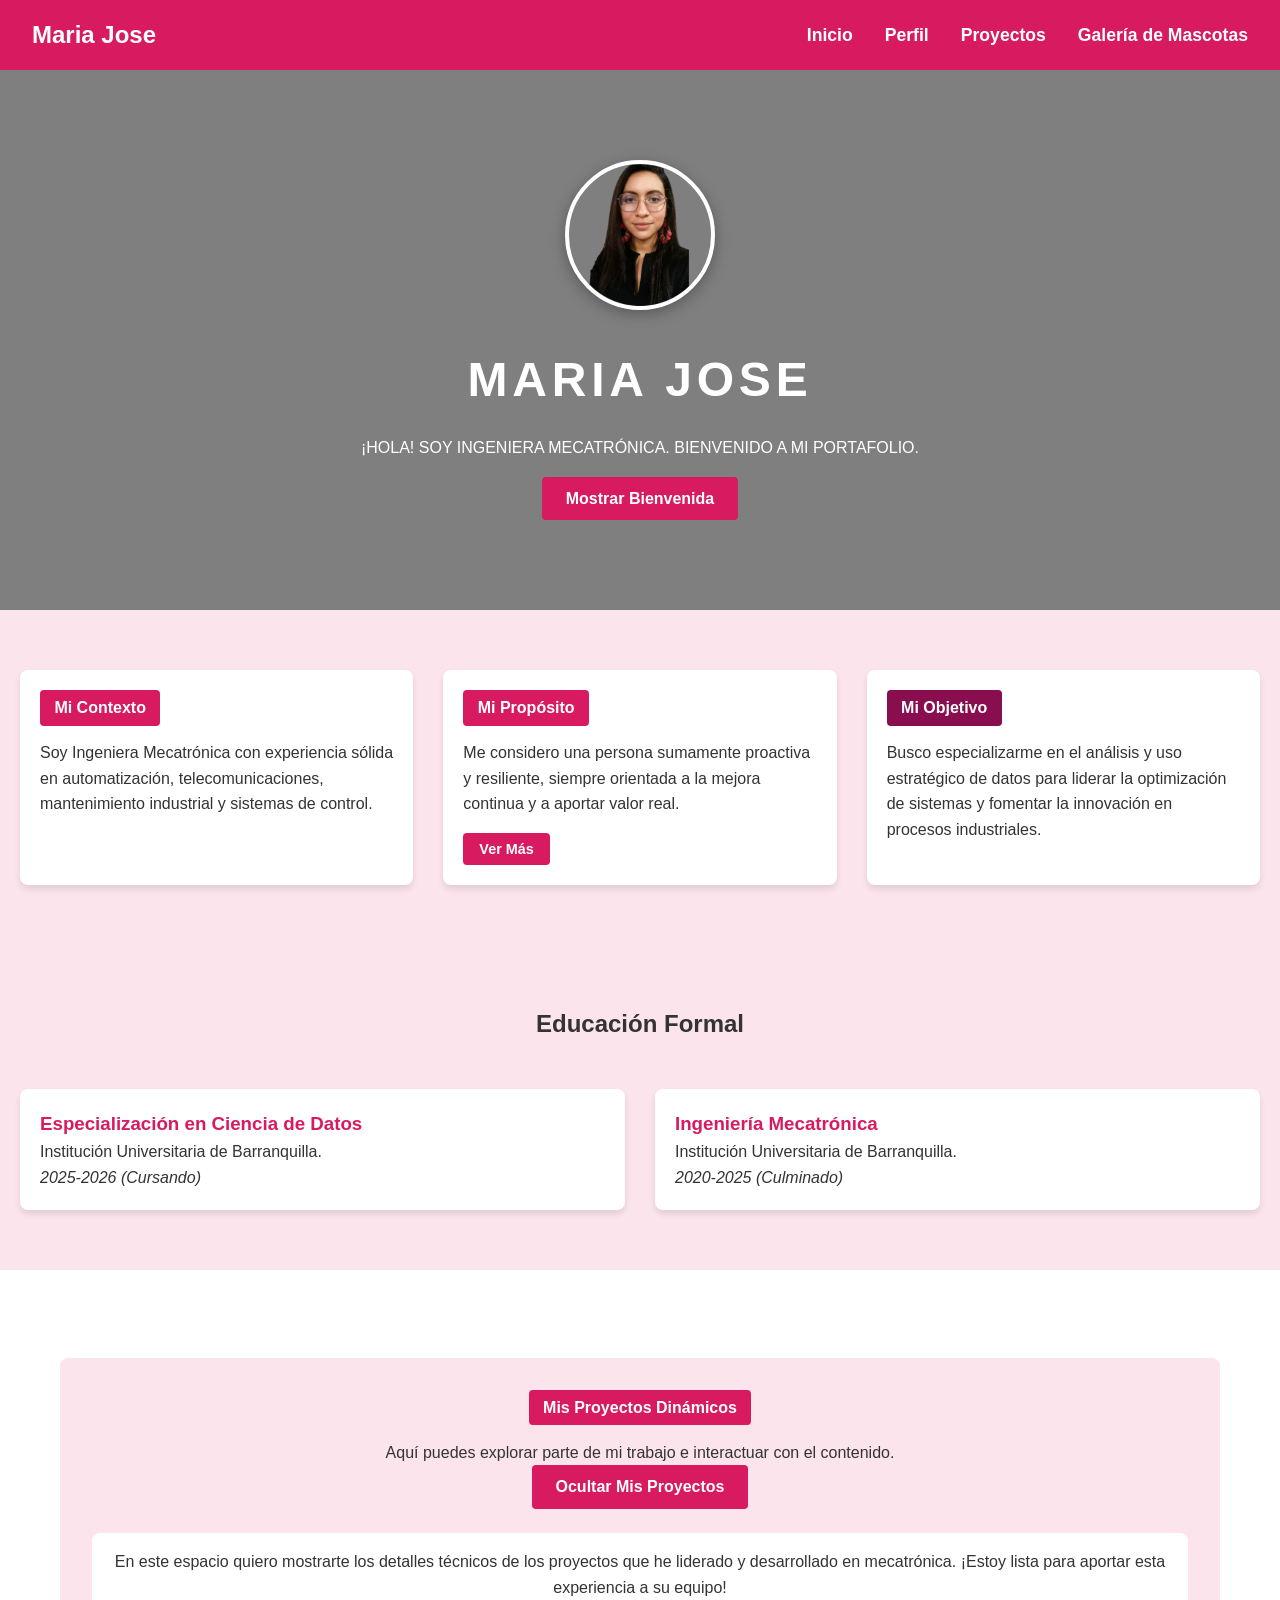
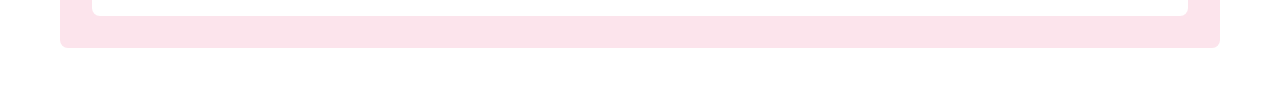
==== commit 780c1494: "feat: implement responsive portfolio structure with modular CSS, layout components, and updated docu" ====
--- a/portafolio/index.html
+++ b/portafolio/index.html
@@ -1,5 +1,6 @@
 <!DOCTYPE html>
 <html lang="es">
+
 <head>
     <meta charset="UTF-8">
     <meta name="viewport" content="width=device-width, initial-scale=1.0">
@@ -7,6 +8,7 @@
     <!-- Connect CSS file here -->
     <link rel="stylesheet" href="styles.css">
 </head>
+
 <body>
 
     <!-- Navigation -->
@@ -24,6 +26,7 @@
     <!-- Hero Section (Header) -->
     <header id="inicio" class="hero">
         <div class="hero-content">
+            <img src="../public/img/FotoM.webp" alt="Foto de Maria Jose" class="profile-img">
             <h1>MARIA JOSE</h1>
             <p>¡HOLA! SOY INGENIERA MECATRÓNICA. BIENVENIDO A MI PORTAFOLIO.</p>
             <button id="btn-bienvenida" class="btn">Mostrar Bienvenida</button>
@@ -34,16 +37,19 @@
     <section id="perfil" class="info-blocks">
         <div class="block">
             <span class="badge">Mi Contexto</span>
-            <p>Soy Ingeniera Mecatrónica con experiencia sólida en automatización, telecomunicaciones, mantenimiento industrial y sistemas de control.</p>
+            <p>Soy Ingeniera Mecatrónica con experiencia sólida en automatización, telecomunicaciones, mantenimiento
+                industrial y sistemas de control.</p>
         </div>
         <div class="block">
             <span class="badge">Mi Propósito</span>
-            <p id="texto-cambiante">Me considero una persona sumamente proactiva y resiliente, siempre orientada a la mejora continua y a aportar valor real.</p>
+            <p id="texto-cambiante">Me considero una persona sumamente proactiva y resiliente, siempre orientada a la
+                mejora continua y a aportar valor real.</p>
             <button id="btn-cambiar-texto" class="btn btn-small">Ver Más</button>
         </div>
         <div class="block">
             <span class="badge highlight">Mi Objetivo</span>
-            <p>Busco especializarme en el análisis y uso estratégico de datos para liderar la optimización de sistemas y fomentar la innovación en procesos industriales.</p>
+            <p>Busco especializarme en el análisis y uso estratégico de datos para liderar la optimización de sistemas y
+                fomentar la innovación en procesos industriales.</p>
         </div>
     </section>
 
@@ -66,17 +72,19 @@
 
     <!-- Gallery Section removed from here -->
     <main class="container">
-        
+
         <section id="proyectos" class="resultado">
             <span class="badge">Mis Proyectos Dinámicos</span>
             <p>Aquí puedes explorar parte de mi trabajo e interactuar con el contenido.</p>
             <button id="btn-toggle" class="btn">Ocultar Mis Proyectos</button>
             <div id="contenido-dinamico" class="dynamic-content">
-                <p>En este espacio quiero mostrarte los detalles técnicos de los proyectos que he liderado y desarrollado en mecatrónica. ¡Estoy lista para aportar esta experiencia a su equipo!</p>
+                <p>En este espacio quiero mostrarte los detalles técnicos de los proyectos que he liderado y
+                    desarrollado en mecatrónica. ¡Estoy lista para aportar esta experiencia a su equipo!</p>
             </div>
         </section>
     </main>
 
     <script src="script.js"></script>
 </body>
-</html>
+
+</html>
--- a/portafolio/styles.css
+++ b/portafolio/styles.css
@@ -85,6 +85,21 @@
     flex-direction: column;
     align-items: center;
     gap: 1rem;
+}
+
+.profile-img {
+    width: 150px;
+    height: 150px;
+    border-radius: 50%;
+    object-fit: cover;
+    border: 4px solid var(--text-light);
+    box-shadow: 0 4px 15px rgba(0,0,0,0.3);
+    margin-bottom: 1rem;
+    transition: transform 0.3s ease;
+}
+
+.profile-img:hover {
+    transform: scale(1.05);
 }
 
 .hero h1 {
